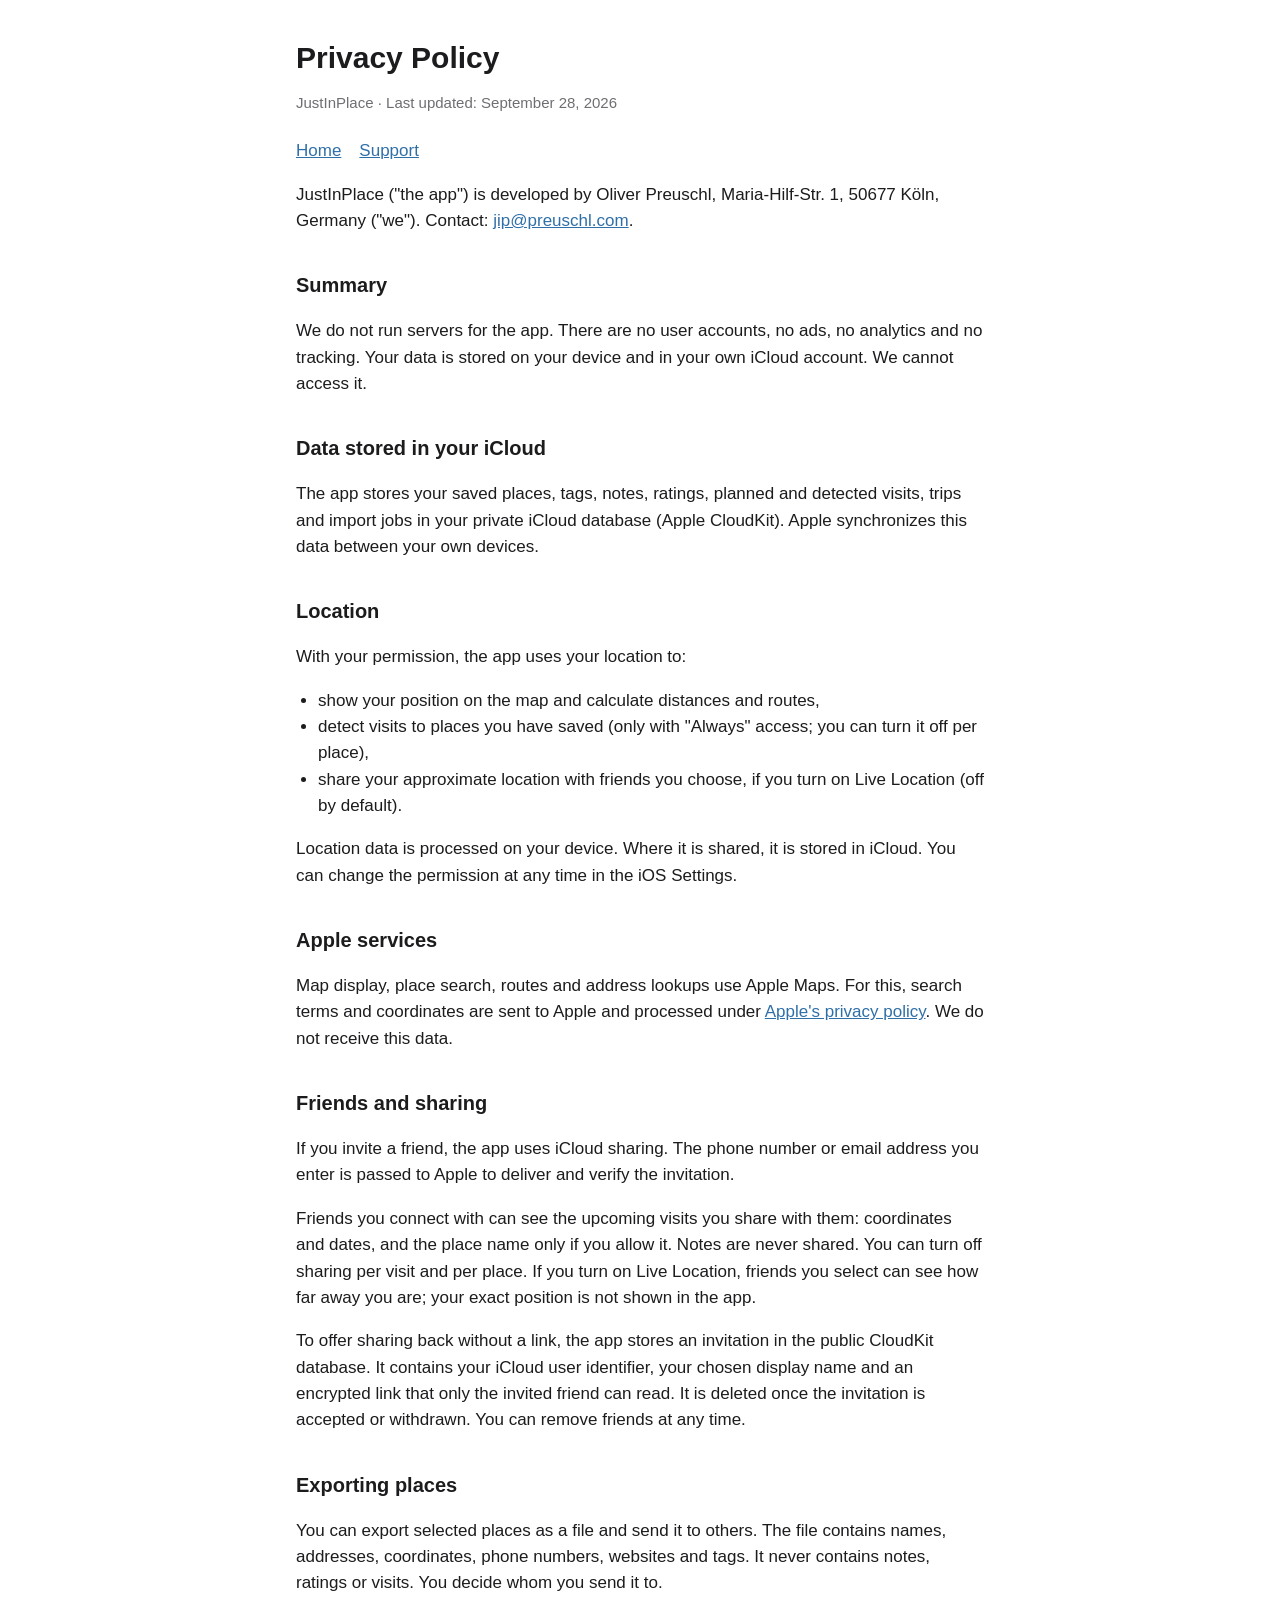
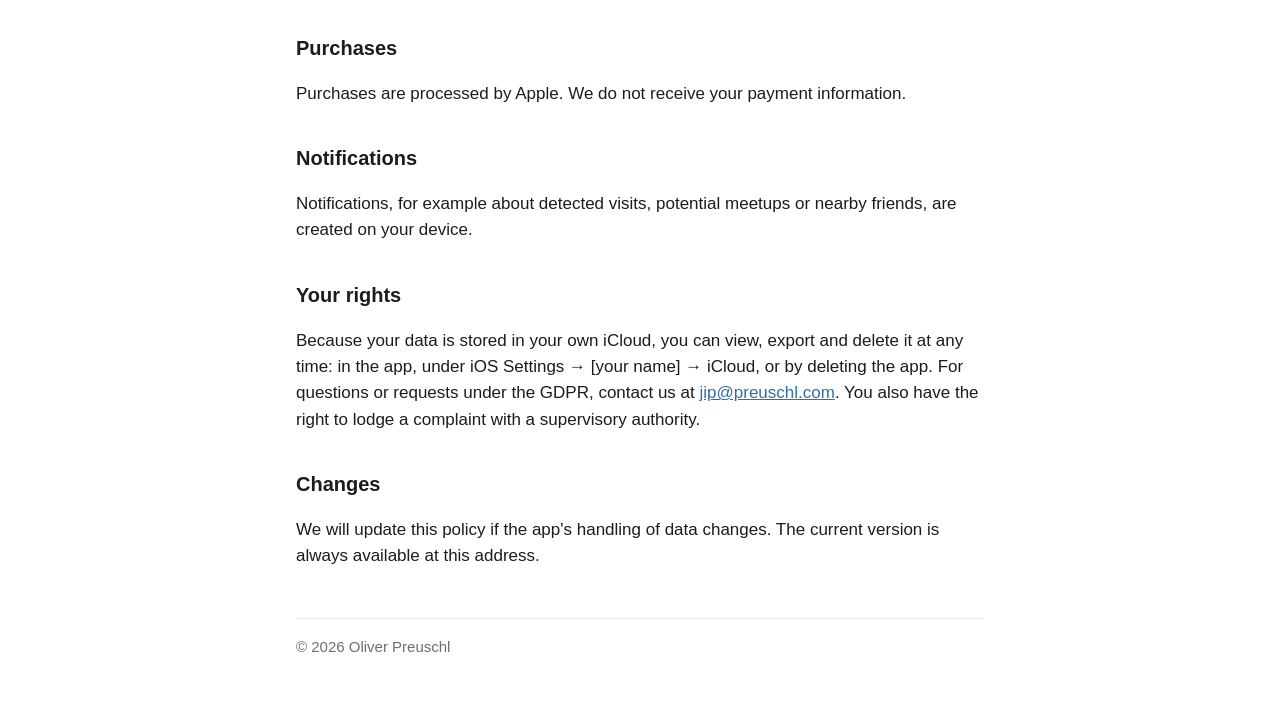
==== privacy.html @ be4e56a0 "Add privacy policy, support and home page for JustInPlace" ====
<!doctype html>
<html lang="en">
<head>
<meta charset="utf-8">
<meta name="viewport" content="width=device-width, initial-scale=1">
<title>JustInPlace Privacy Policy</title>
<meta name="description" content="How JustInPlace handles your data.">
<link rel="stylesheet" href="style.css">
</head>
<body>
<main>
<header><h1>Privacy Policy</h1></header>
<p class="muted">JustInPlace · Last updated: September 28, 2026</p>
<nav><a href="index.html">Home</a><a href="support.html">Support</a></nav>

<p>JustInPlace ("the app") is developed by Oliver Preuschl, Maria-Hilf-Str. 1, 50677 Köln, Germany ("we"). Contact: <a href="mailto:jip@preuschl.com">jip@preuschl.com</a>.</p>

<h2>Summary</h2>
<p>We do not run servers for the app. There are no user accounts, no ads, no analytics and no tracking. Your data is stored on your device and in your own iCloud account. We cannot access it.</p>

<h2>Data stored in your iCloud</h2>
<p>The app stores your saved places, tags, notes, ratings, planned and detected visits, trips and import jobs in your private iCloud database (Apple CloudKit). Apple synchronizes this data between your own devices.</p>

<h2>Location</h2>
<p>With your permission, the app uses your location to:</p>
<ul>
<li>show your position on the map and calculate distances and routes,</li>
<li>detect visits to places you have saved (only with "Always" access; you can turn it off per place),</li>
<li>share your approximate location with friends you choose, if you turn on Live Location (off by default).</li>
</ul>
<p>Location data is processed on your device. Where it is shared, it is stored in iCloud. You can change the permission at any time in the iOS Settings.</p>

<h2>Apple services</h2>
<p>Map display, place search, routes and address lookups use Apple Maps. For this, search terms and coordinates are sent to Apple and processed under <a href="https://www.apple.com/legal/privacy/">Apple's privacy policy</a>. We do not receive this data.</p>

<h2>Friends and sharing</h2>
<p>If you invite a friend, the app uses iCloud sharing. The phone number or email address you enter is passed to Apple to deliver and verify the invitation.</p>
<p>Friends you connect with can see the upcoming visits you share with them: coordinates and dates, and the place name only if you allow it. Notes are never shared. You can turn off sharing per visit and per place. If you turn on Live Location, friends you select can see how far away you are; your exact position is not shown in the app.</p>
<p>To offer sharing back without a link, the app stores an invitation in the public CloudKit database. It contains your iCloud user identifier, your chosen display name and an encrypted link that only the invited friend can read. It is deleted once the invitation is accepted or withdrawn. You can remove friends at any time.</p>

<h2>Exporting places</h2>
<p>You can export selected places as a file and send it to others. The file contains names, addresses, coordinates, phone numbers, websites and tags. It never contains notes, ratings or visits. You decide whom you send it to.</p>

<h2>Purchases</h2>
<p>Purchases are processed by Apple. We do not receive your payment information.</p>

<h2>Notifications</h2>
<p>Notifications, for example about detected visits, potential meetups or nearby friends, are created on your device.</p>

<h2>Your rights</h2>
<p>Because your data is stored in your own iCloud, you can view, export and delete it at any time: in the app, under iOS Settings → [your name] → iCloud, or by deleting the app. For questions or requests under the GDPR, contact us at <a href="mailto:jip@preuschl.com">jip@preuschl.com</a>. You also have the right to lodge a complaint with a supervisory authority.</p>

<h2>Changes</h2>
<p>We will update this policy if the app's handling of data changes. The current version is always available at this address.</p>

<footer class="muted">© 2026 Oliver Preuschl</footer>
</main>
</body>
</html>
---- style.css ----
:root {
  --bg: #ffffff;
  --text: #1c1c1e;
  --muted: #6e6e73;
  --accent: #2f6fa8;
  --line: #e5e5ea;
}
@media (prefers-color-scheme: dark) {
  :root {
    --bg: #000000;
    --text: #f2f2f7;
    --muted: #98989f;
    --accent: #6aa9e0;
    --line: #2c2c2e;
  }
}
* { box-sizing: border-box; }
body {
  margin: 0;
  background: var(--bg);
  color: var(--text);
  font: 17px/1.55 -apple-system, BlinkMacSystemFont, "Segoe UI", Roboto, Helvetica, Arial, sans-serif;
}
main { max-width: 720px; margin: 0 auto; padding: 40px 16px 64px; }
header { display: flex; align-items: center; gap: 14px; margin-bottom: 8px; }
header img { width: 56px; height: 56px; border-radius: 13px; }
h1 { font-size: 30px; line-height: 1.2; margin: 0; }
h2 { font-size: 20px; margin: 36px 0 8px; }
p, li { color: var(--text); }
.muted { color: var(--muted); font-size: 15px; }
a { color: var(--accent); }
ul { padding-left: 22px; }
nav { margin: 24px 0 8px; display: flex; gap: 18px; flex-wrap: wrap; }
footer { margin-top: 48px; padding-top: 16px; border-top: 1px solid var(--line); }
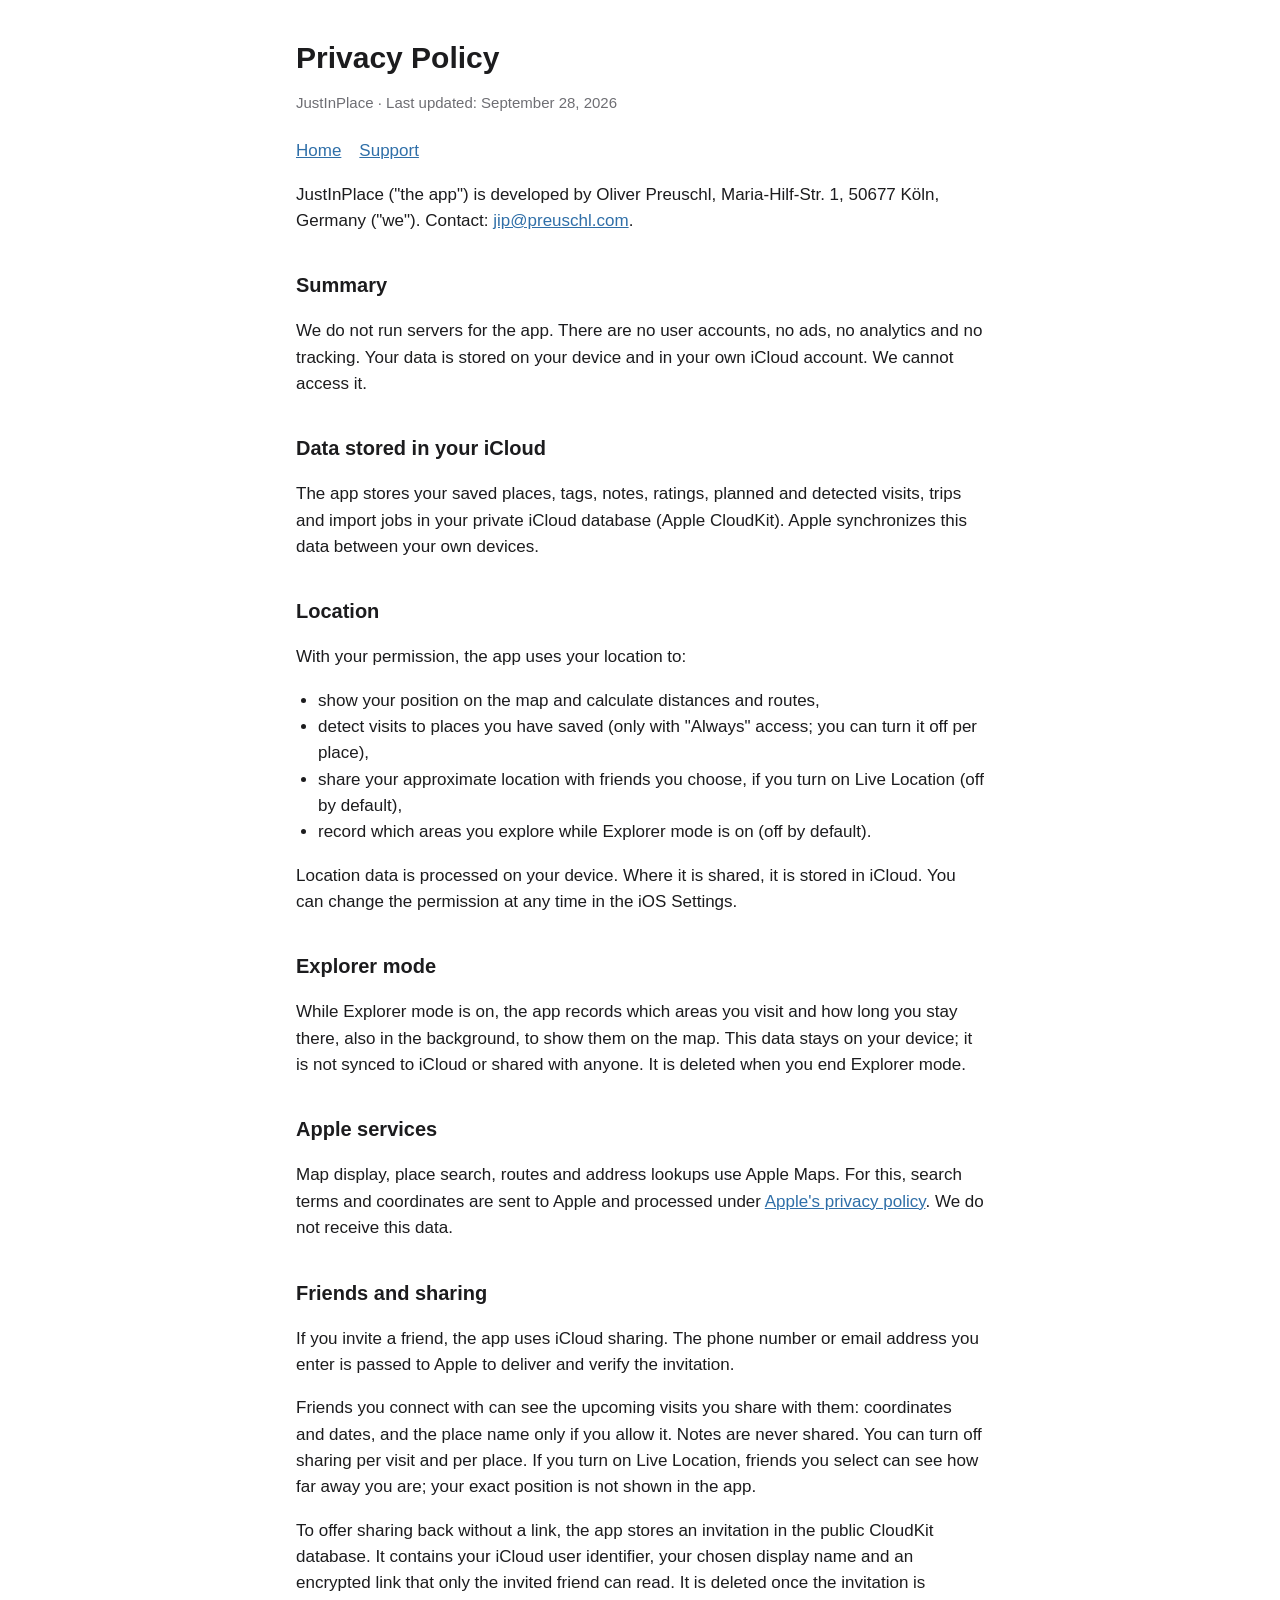
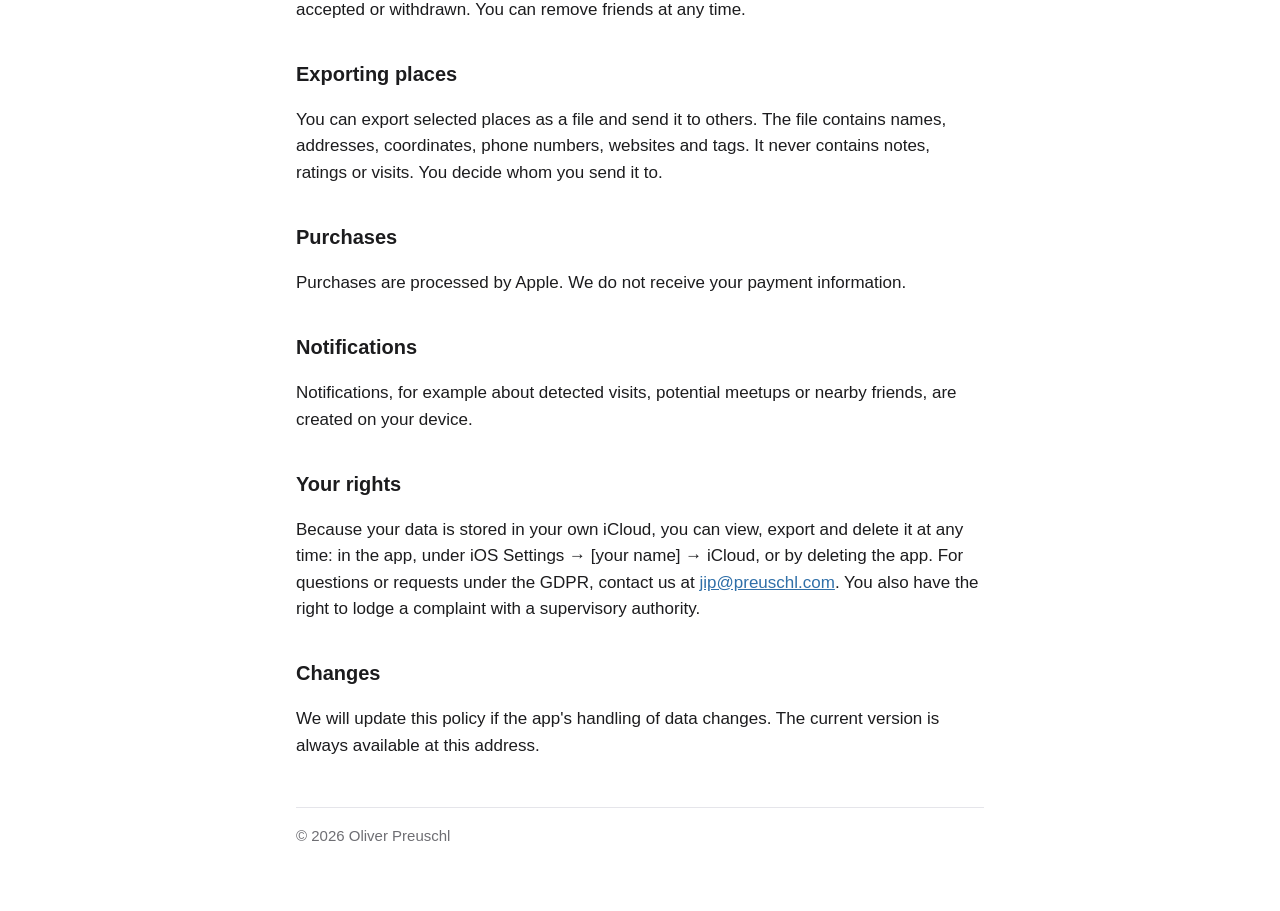
==== commit 395c7f1a: "Privacy policy: add Explorer mode Co-Authored-By: Claude Opus 5.5 <noreply@anthropic.com>" ====
--- a/privacy.html
+++ b/privacy.html
@@ -26,9 +26,13 @@
 <ul>
 <li>show your position on the map and calculate distances and routes,</li>
 <li>detect visits to places you have saved (only with "Always" access; you can turn it off per place),</li>
-<li>share your approximate location with friends you choose, if you turn on Live Location (off by default).</li>
+<li>share your approximate location with friends you choose, if you turn on Live Location (off by default),</li>
+<li>record which areas you explore while Explorer mode is on (off by default).</li>
 </ul>
 <p>Location data is processed on your device. Where it is shared, it is stored in iCloud. You can change the permission at any time in the iOS Settings.</p>
+
+<h2>Explorer mode</h2>
+<p>While Explorer mode is on, the app records which areas you visit and how long you stay there, also in the background, to show them on the map. This data stays on your device; it is not synced to iCloud or shared with anyone. It is deleted when you end Explorer mode.</p>
 
 <h2>Apple services</h2>
 <p>Map display, place search, routes and address lookups use Apple Maps. For this, search terms and coordinates are sent to Apple and processed under <a href="https://www.apple.com/legal/privacy/">Apple's privacy policy</a>. We do not receive this data.</p>
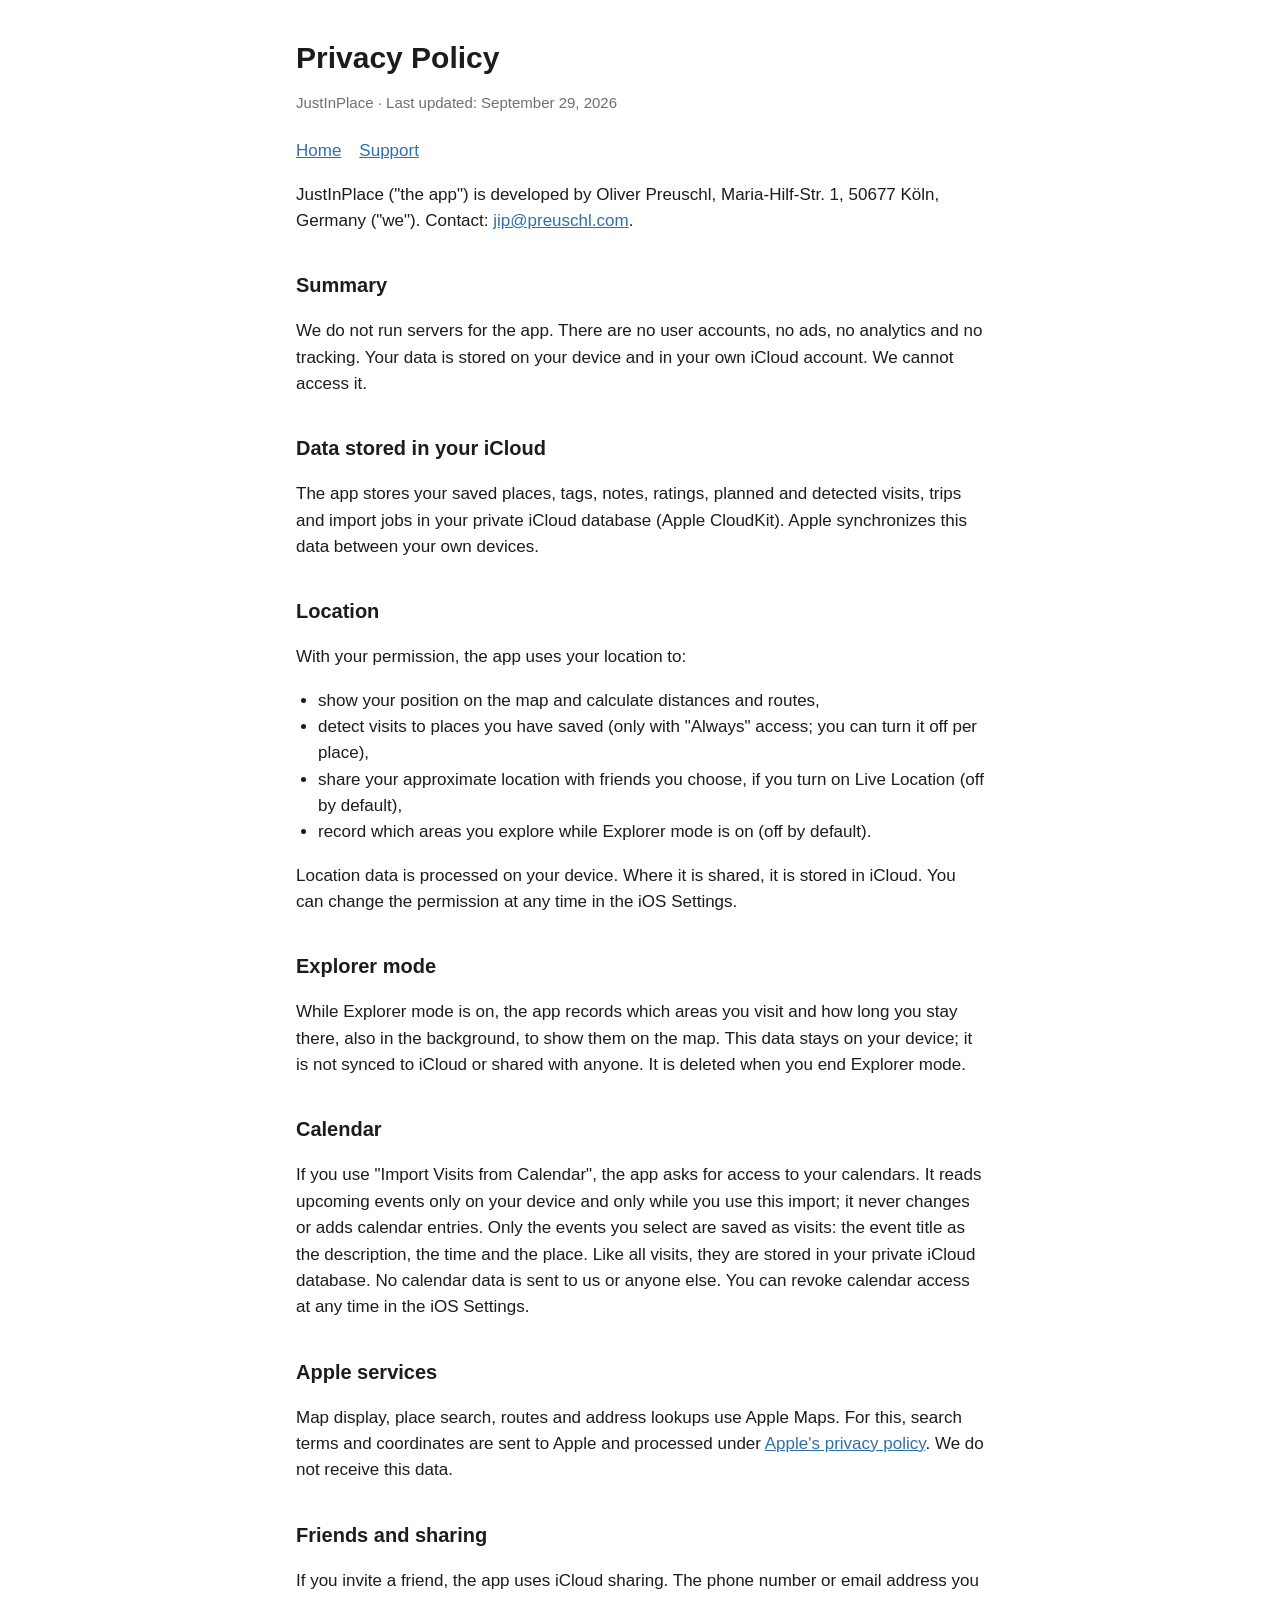
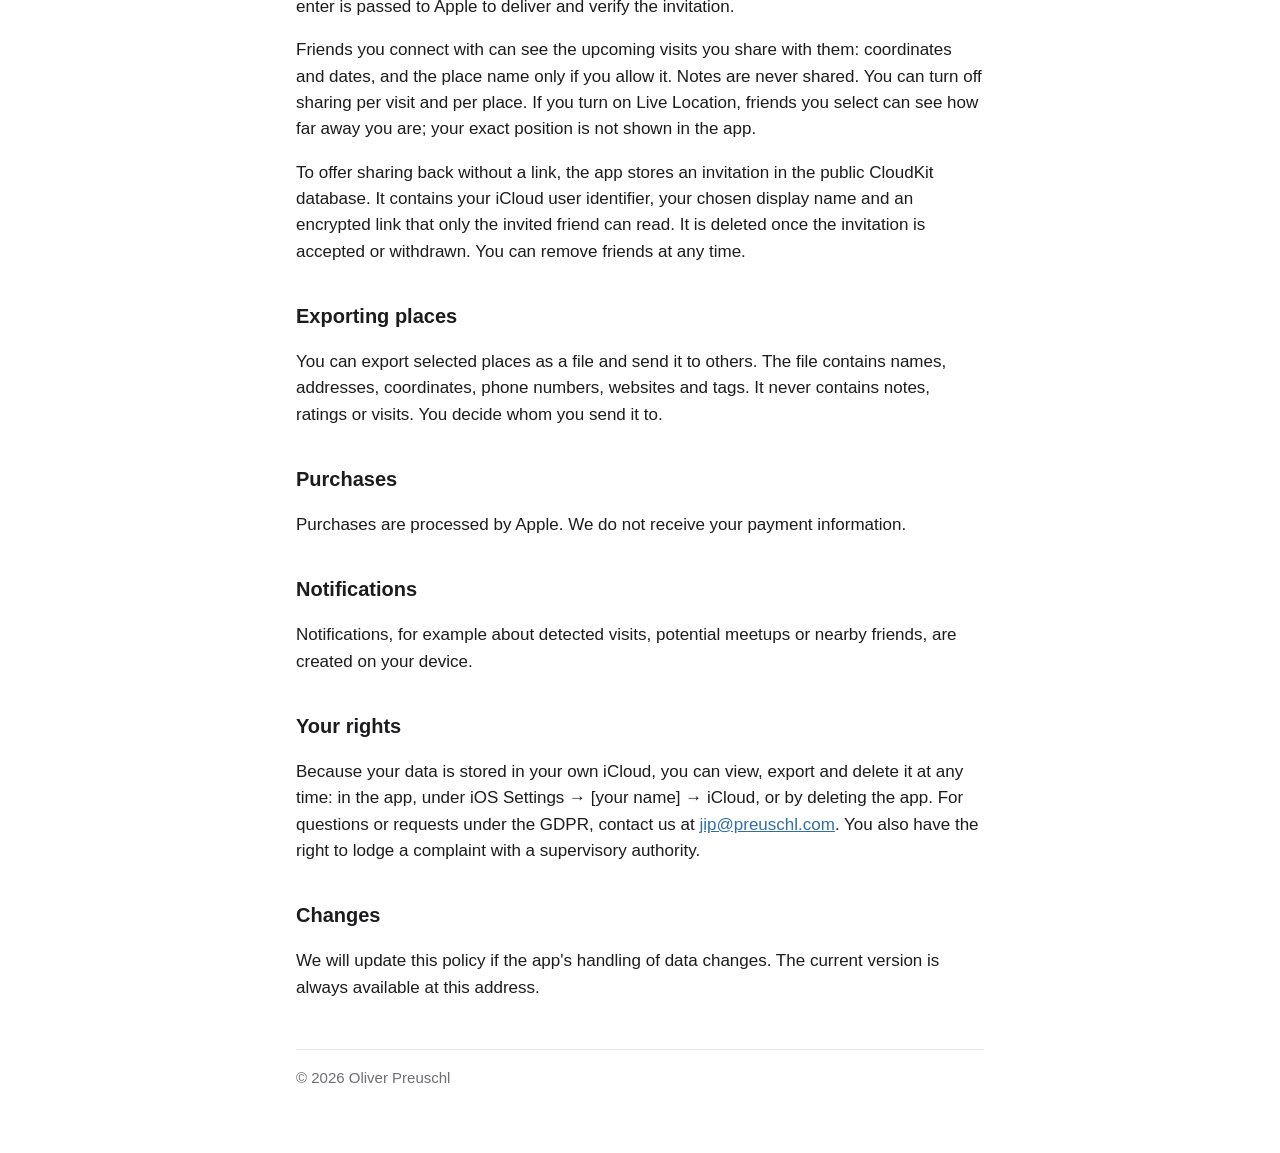
==== commit 0f76f062: "Privacy policy: add calendar import Co-Authored-By: Claude Opus 5.5 <noreply@anthropic.com>" ====
--- a/privacy.html
+++ b/privacy.html
@@ -10,7 +10,7 @@
 <body>
 <main>
 <header><h1>Privacy Policy</h1></header>
-<p class="muted">JustInPlace · Last updated: September 28, 2026</p>
+<p class="muted">JustInPlace · Last updated: September 29, 2026</p>
 <nav><a href="index.html">Home</a><a href="support.html">Support</a></nav>
 
 <p>JustInPlace ("the app") is developed by Oliver Preuschl, Maria-Hilf-Str. 1, 50677 Köln, Germany ("we"). Contact: <a href="mailto:jip@preuschl.com">jip@preuschl.com</a>.</p>
@@ -33,6 +33,9 @@
 
 <h2>Explorer mode</h2>
 <p>While Explorer mode is on, the app records which areas you visit and how long you stay there, also in the background, to show them on the map. This data stays on your device; it is not synced to iCloud or shared with anyone. It is deleted when you end Explorer mode.</p>
+
+<h2>Calendar</h2>
+<p>If you use "Import Visits from Calendar", the app asks for access to your calendars. It reads upcoming events only on your device and only while you use this import; it never changes or adds calendar entries. Only the events you select are saved as visits: the event title as the description, the time and the place. Like all visits, they are stored in your private iCloud database. No calendar data is sent to us or anyone else. You can revoke calendar access at any time in the iOS Settings.</p>
 
 <h2>Apple services</h2>
 <p>Map display, place search, routes and address lookups use Apple Maps. For this, search terms and coordinates are sent to Apple and processed under <a href="https://www.apple.com/legal/privacy/">Apple's privacy policy</a>. We do not receive this data.</p>
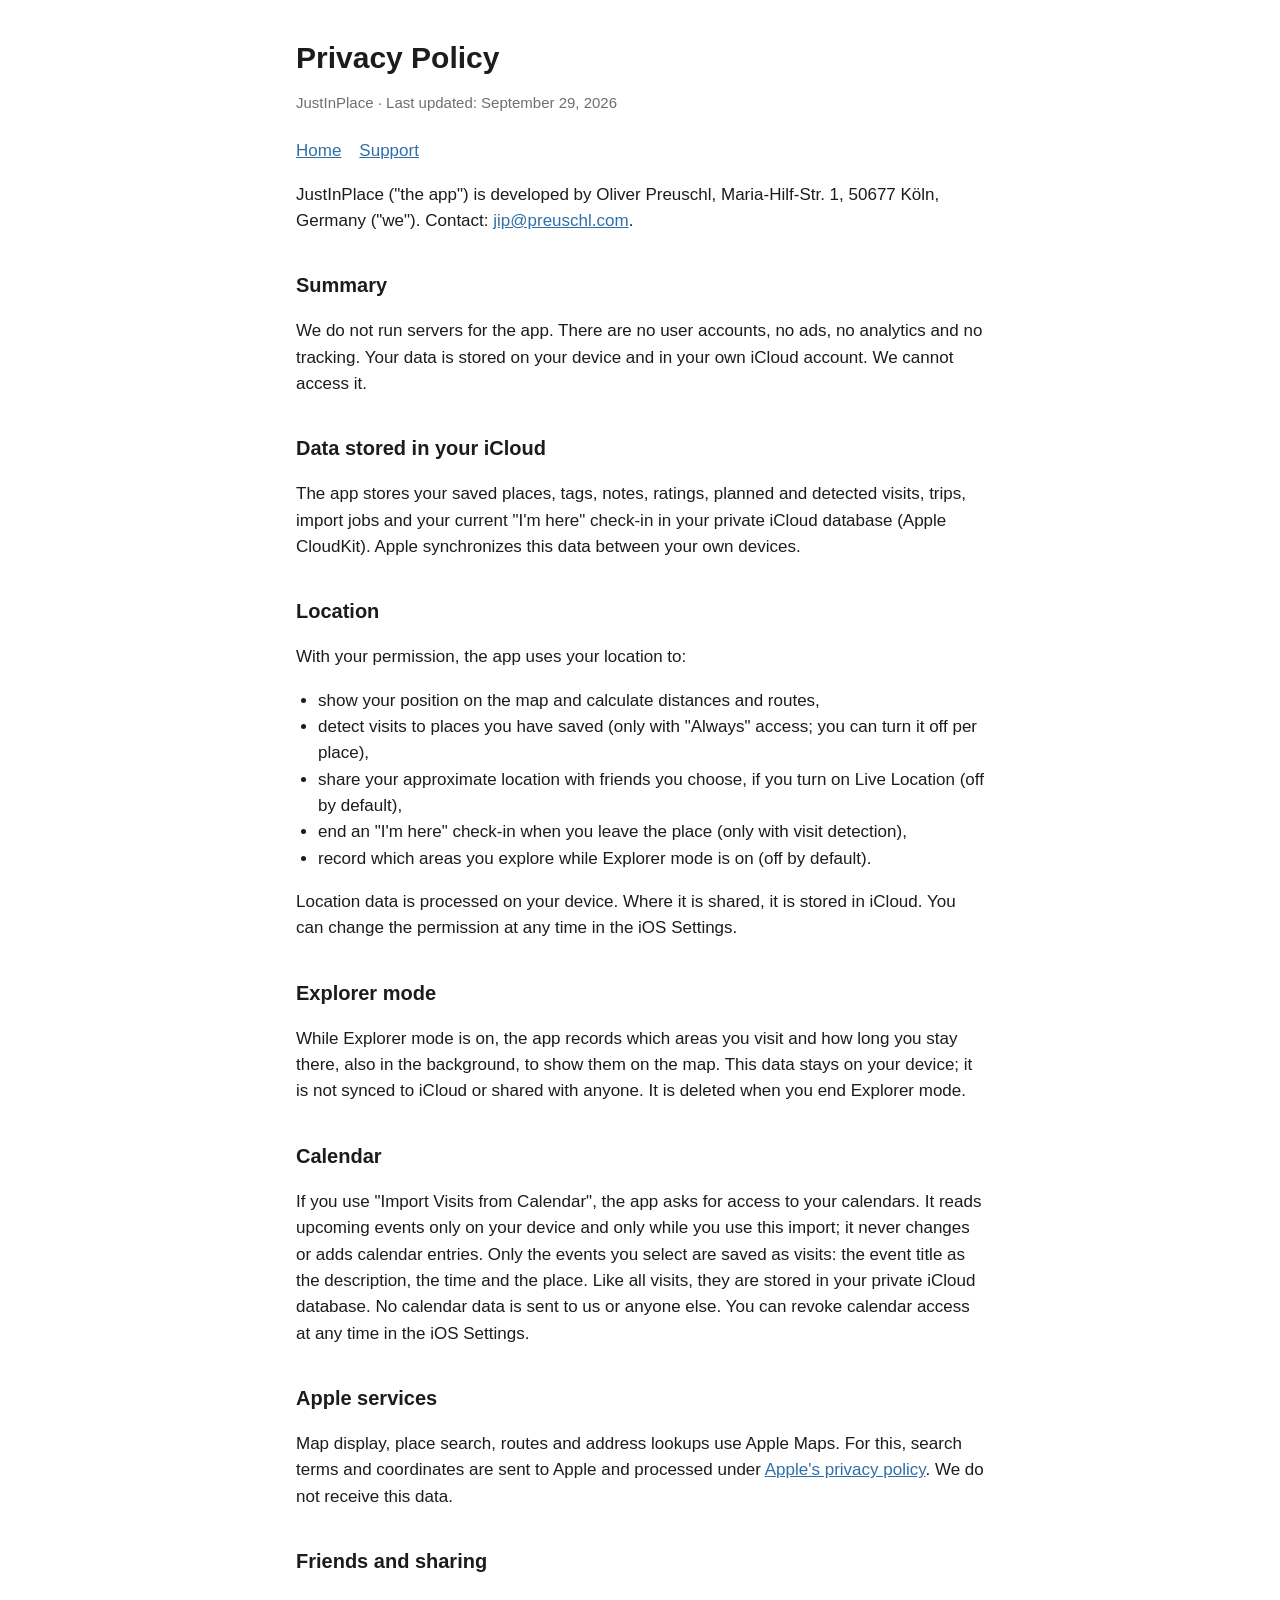
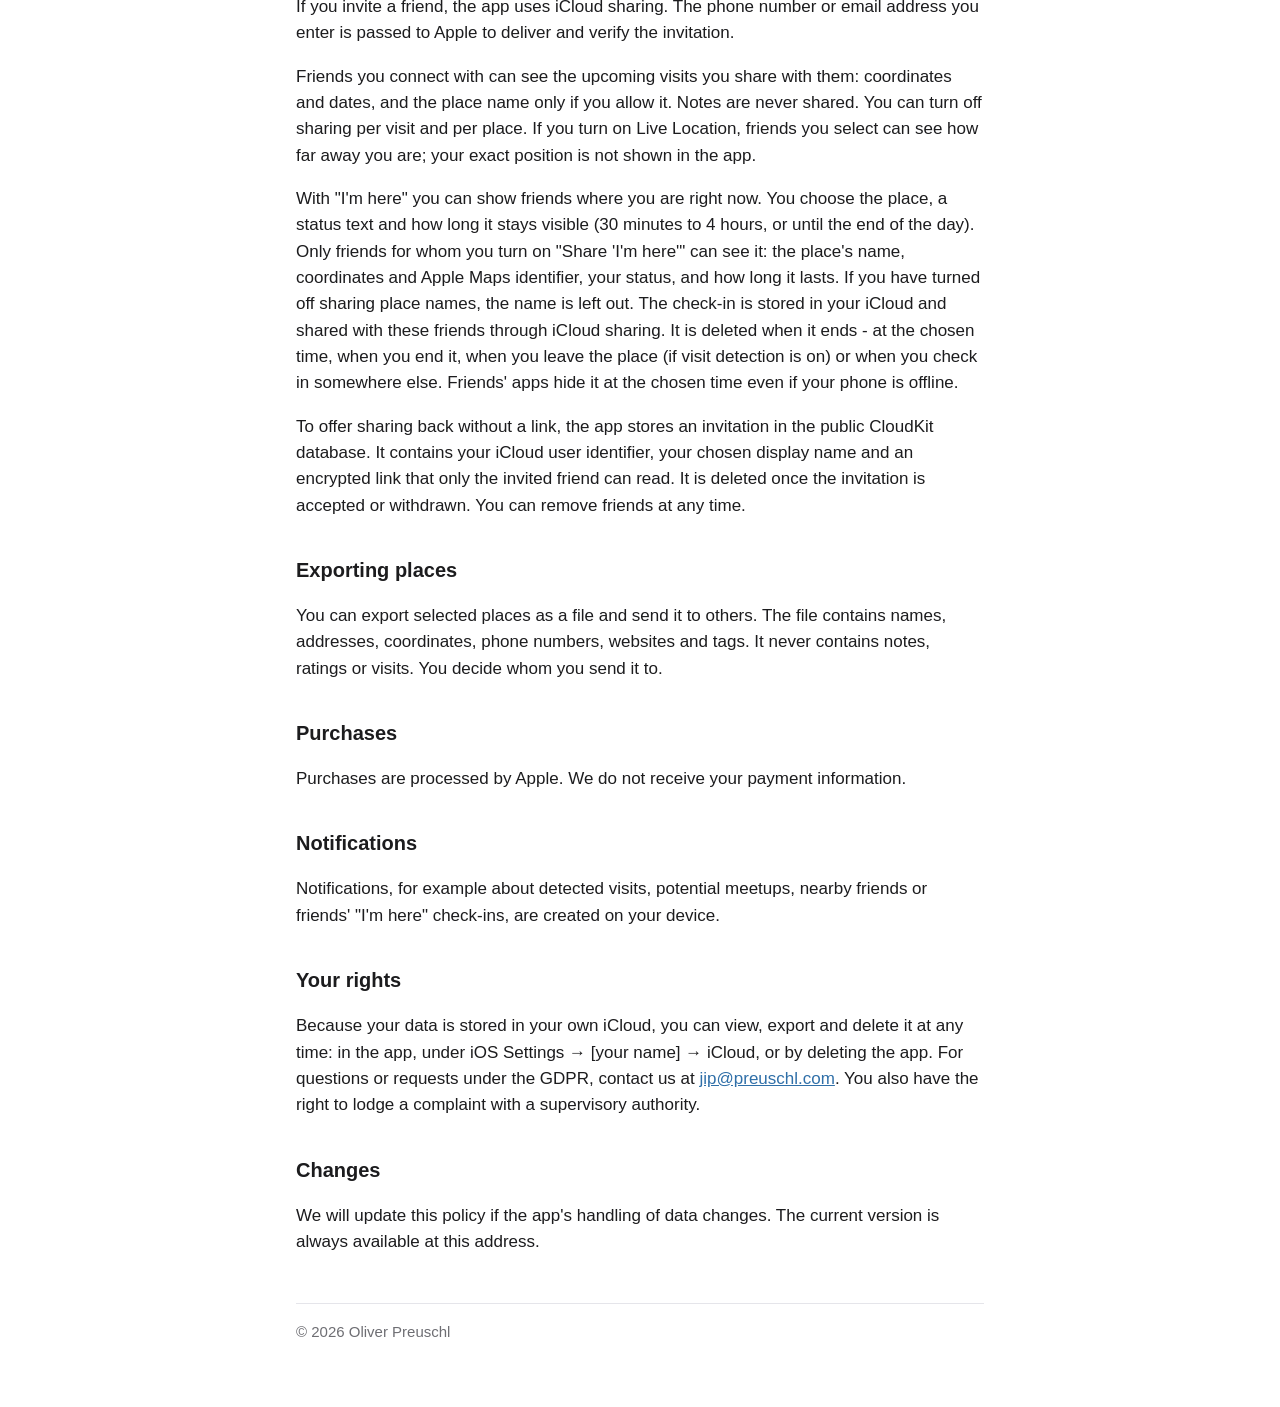
==== commit f10077f5: "Privacy policy and support: add "I'm here", update app paths Settings moved under the Me tab; the su" ====
--- a/privacy.html
+++ b/privacy.html
@@ -19,7 +19,7 @@
 <p>We do not run servers for the app. There are no user accounts, no ads, no analytics and no tracking. Your data is stored on your device and in your own iCloud account. We cannot access it.</p>
 
 <h2>Data stored in your iCloud</h2>
-<p>The app stores your saved places, tags, notes, ratings, planned and detected visits, trips and import jobs in your private iCloud database (Apple CloudKit). Apple synchronizes this data between your own devices.</p>
+<p>The app stores your saved places, tags, notes, ratings, planned and detected visits, trips, import jobs and your current "I'm here" check-in in your private iCloud database (Apple CloudKit). Apple synchronizes this data between your own devices.</p>
 
 <h2>Location</h2>
 <p>With your permission, the app uses your location to:</p>
@@ -27,6 +27,7 @@
 <li>show your position on the map and calculate distances and routes,</li>
 <li>detect visits to places you have saved (only with "Always" access; you can turn it off per place),</li>
 <li>share your approximate location with friends you choose, if you turn on Live Location (off by default),</li>
+<li>end an "I'm here" check-in when you leave the place (only with visit detection),</li>
 <li>record which areas you explore while Explorer mode is on (off by default).</li>
 </ul>
 <p>Location data is processed on your device. Where it is shared, it is stored in iCloud. You can change the permission at any time in the iOS Settings.</p>
@@ -43,6 +44,7 @@
 <h2>Friends and sharing</h2>
 <p>If you invite a friend, the app uses iCloud sharing. The phone number or email address you enter is passed to Apple to deliver and verify the invitation.</p>
 <p>Friends you connect with can see the upcoming visits you share with them: coordinates and dates, and the place name only if you allow it. Notes are never shared. You can turn off sharing per visit and per place. If you turn on Live Location, friends you select can see how far away you are; your exact position is not shown in the app.</p>
+<p>With "I'm here" you can show friends where you are right now. You choose the place, a status text and how long it stays visible (30 minutes to 4 hours, or until the end of the day). Only friends for whom you turn on "Share 'I'm here'" can see it: the place's name, coordinates and Apple Maps identifier, your status, and how long it lasts. If you have turned off sharing place names, the name is left out. The check-in is stored in your iCloud and shared with these friends through iCloud sharing. It is deleted when it ends - at the chosen time, when you end it, when you leave the place (if visit detection is on) or when you check in somewhere else. Friends' apps hide it at the chosen time even if your phone is offline.</p>
 <p>To offer sharing back without a link, the app stores an invitation in the public CloudKit database. It contains your iCloud user identifier, your chosen display name and an encrypted link that only the invited friend can read. It is deleted once the invitation is accepted or withdrawn. You can remove friends at any time.</p>
 
 <h2>Exporting places</h2>
@@ -52,7 +54,7 @@
 <p>Purchases are processed by Apple. We do not receive your payment information.</p>
 
 <h2>Notifications</h2>
-<p>Notifications, for example about detected visits, potential meetups or nearby friends, are created on your device.</p>
+<p>Notifications, for example about detected visits, potential meetups, nearby friends or friends' "I'm here" check-ins, are created on your device.</p>
 
 <h2>Your rights</h2>
 <p>Because your data is stored in your own iCloud, you can view, export and delete it at any time: in the app, under iOS Settings → [your name] → iCloud, or by deleting the app. For questions or requests under the GDPR, contact us at <a href="mailto:jip@preuschl.com">jip@preuschl.com</a>. You also have the right to lodge a complaint with a supervisory authority.</p>
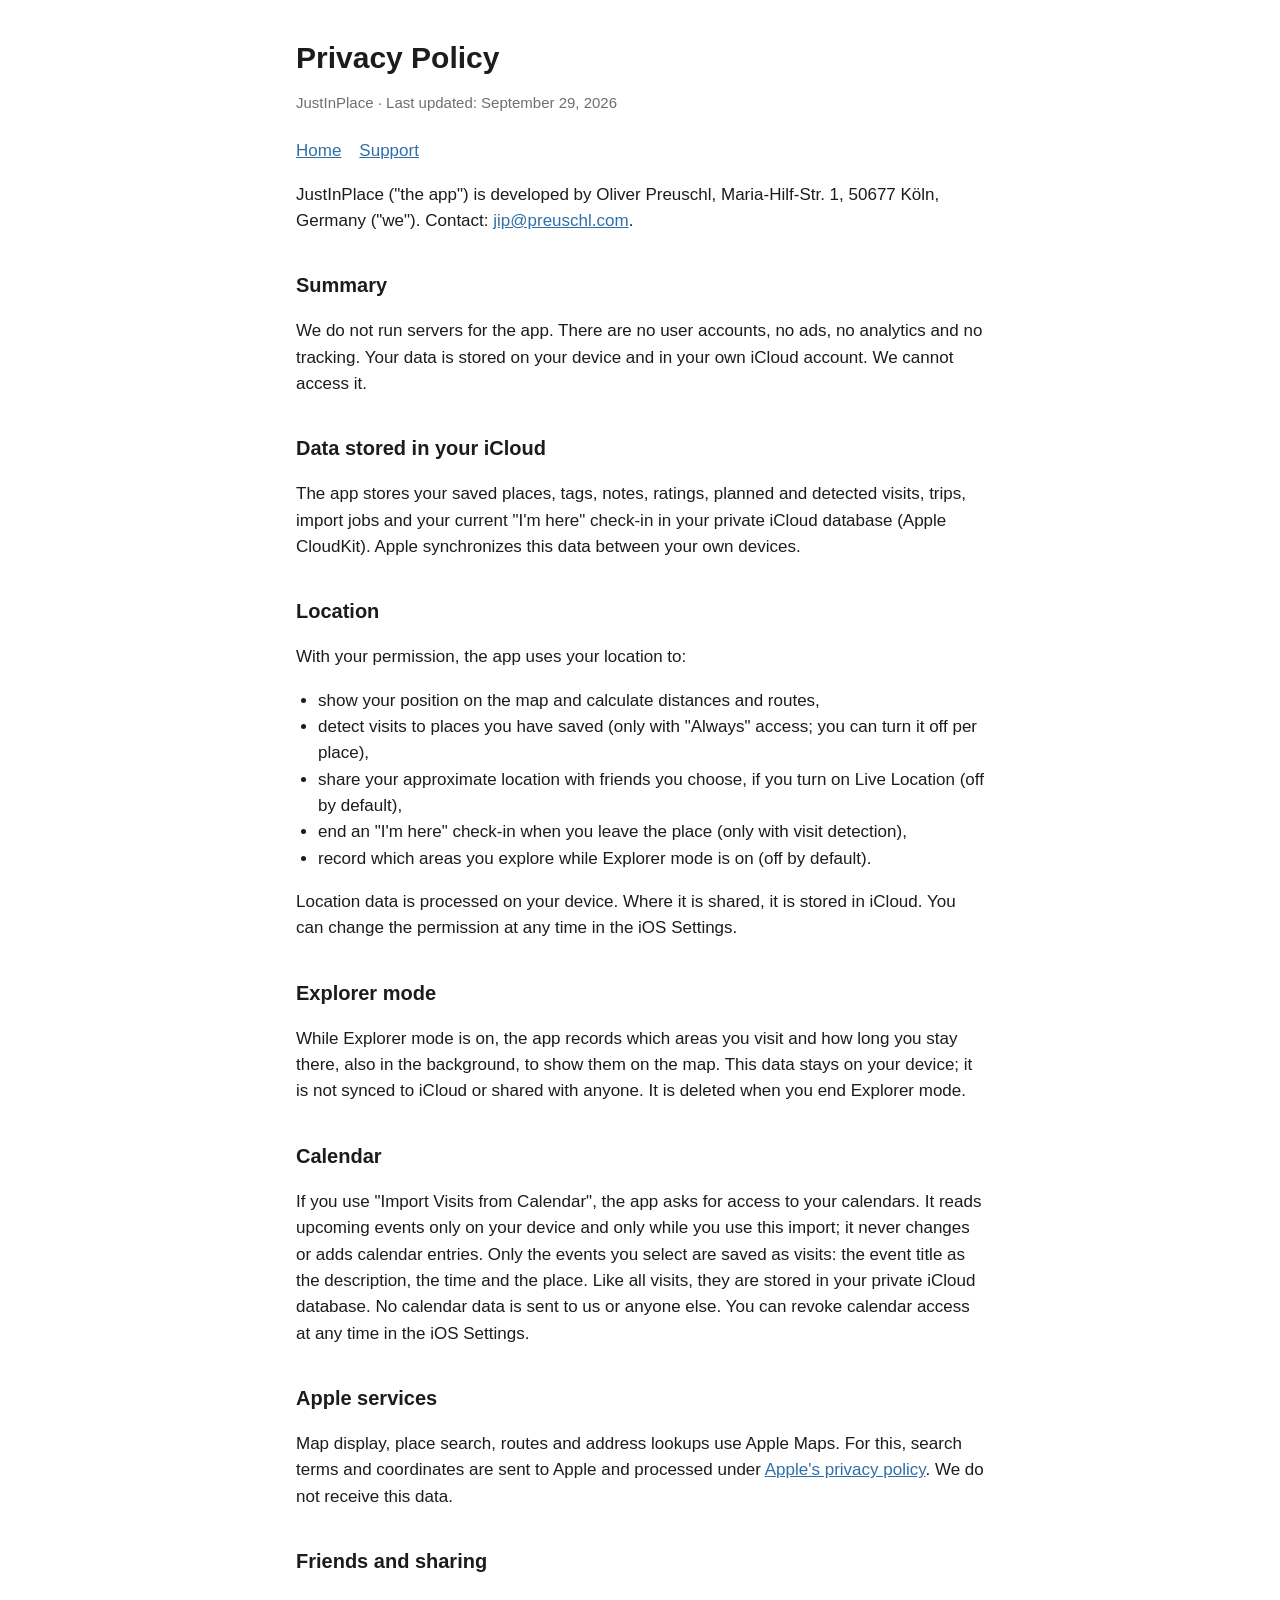
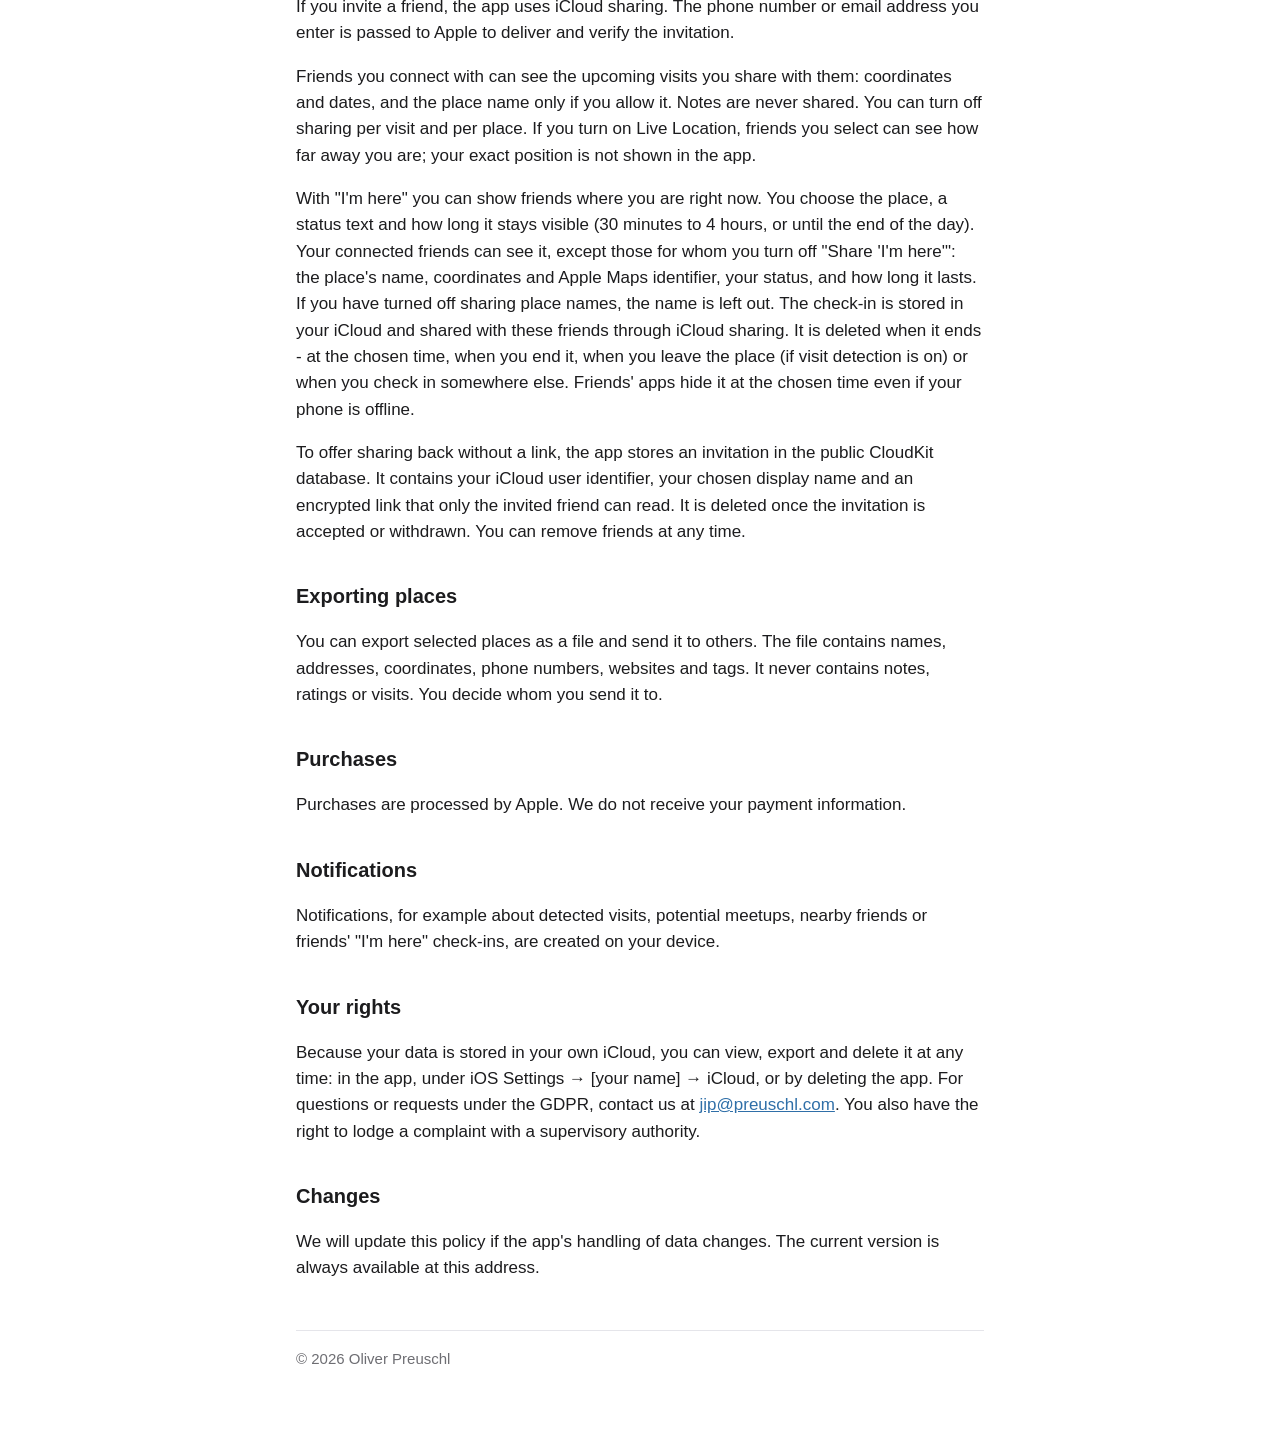
==== commit 4326871f: ""I'm here" is shared with every friend by default Co-Authored-By: Claude Opus 5.5 <noreply@anthropic" ====
--- a/privacy.html
+++ b/privacy.html
@@ -44,7 +44,7 @@
 <h2>Friends and sharing</h2>
 <p>If you invite a friend, the app uses iCloud sharing. The phone number or email address you enter is passed to Apple to deliver and verify the invitation.</p>
 <p>Friends you connect with can see the upcoming visits you share with them: coordinates and dates, and the place name only if you allow it. Notes are never shared. You can turn off sharing per visit and per place. If you turn on Live Location, friends you select can see how far away you are; your exact position is not shown in the app.</p>
-<p>With "I'm here" you can show friends where you are right now. You choose the place, a status text and how long it stays visible (30 minutes to 4 hours, or until the end of the day). Only friends for whom you turn on "Share 'I'm here'" can see it: the place's name, coordinates and Apple Maps identifier, your status, and how long it lasts. If you have turned off sharing place names, the name is left out. The check-in is stored in your iCloud and shared with these friends through iCloud sharing. It is deleted when it ends - at the chosen time, when you end it, when you leave the place (if visit detection is on) or when you check in somewhere else. Friends' apps hide it at the chosen time even if your phone is offline.</p>
+<p>With "I'm here" you can show friends where you are right now. You choose the place, a status text and how long it stays visible (30 minutes to 4 hours, or until the end of the day). Your connected friends can see it, except those for whom you turn off "Share 'I'm here'": the place's name, coordinates and Apple Maps identifier, your status, and how long it lasts. If you have turned off sharing place names, the name is left out. The check-in is stored in your iCloud and shared with these friends through iCloud sharing. It is deleted when it ends - at the chosen time, when you end it, when you leave the place (if visit detection is on) or when you check in somewhere else. Friends' apps hide it at the chosen time even if your phone is offline.</p>
 <p>To offer sharing back without a link, the app stores an invitation in the public CloudKit database. It contains your iCloud user identifier, your chosen display name and an encrypted link that only the invited friend can read. It is deleted once the invitation is accepted or withdrawn. You can remove friends at any time.</p>
 
 <h2>Exporting places</h2>
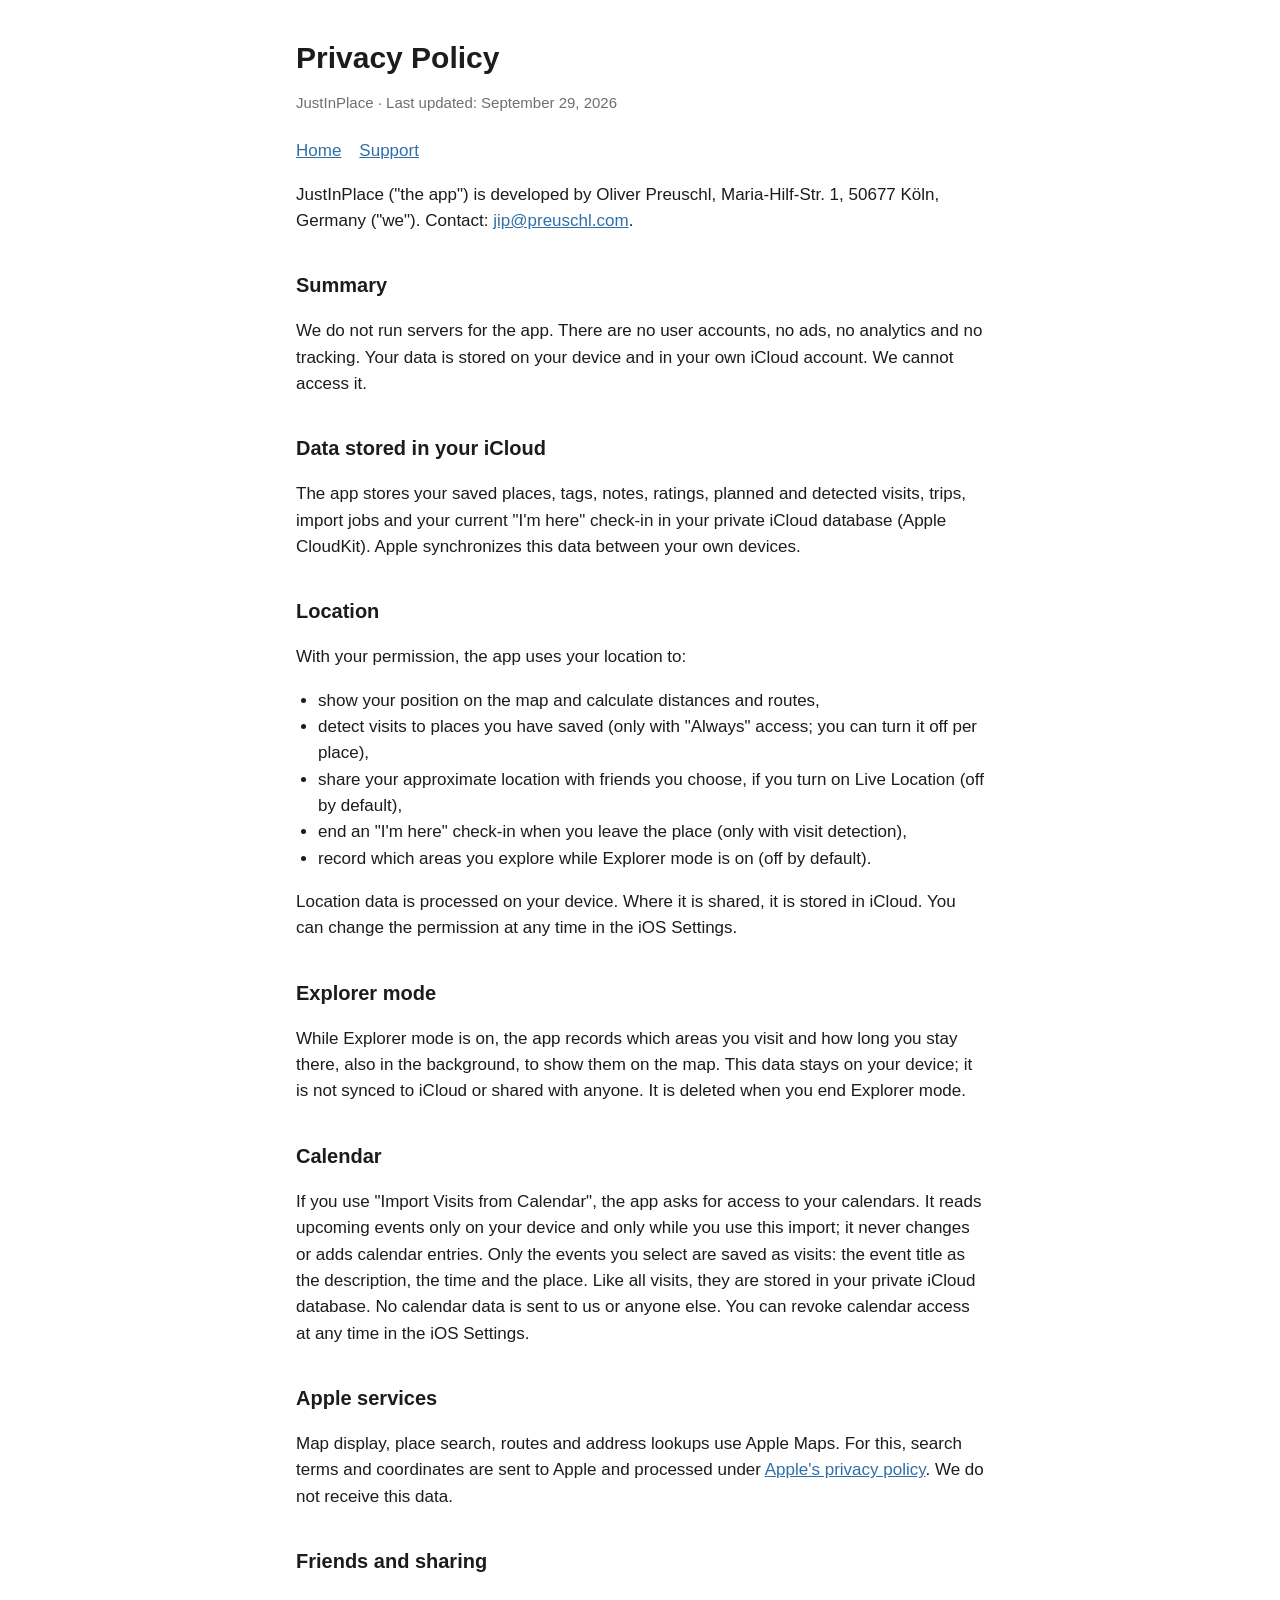
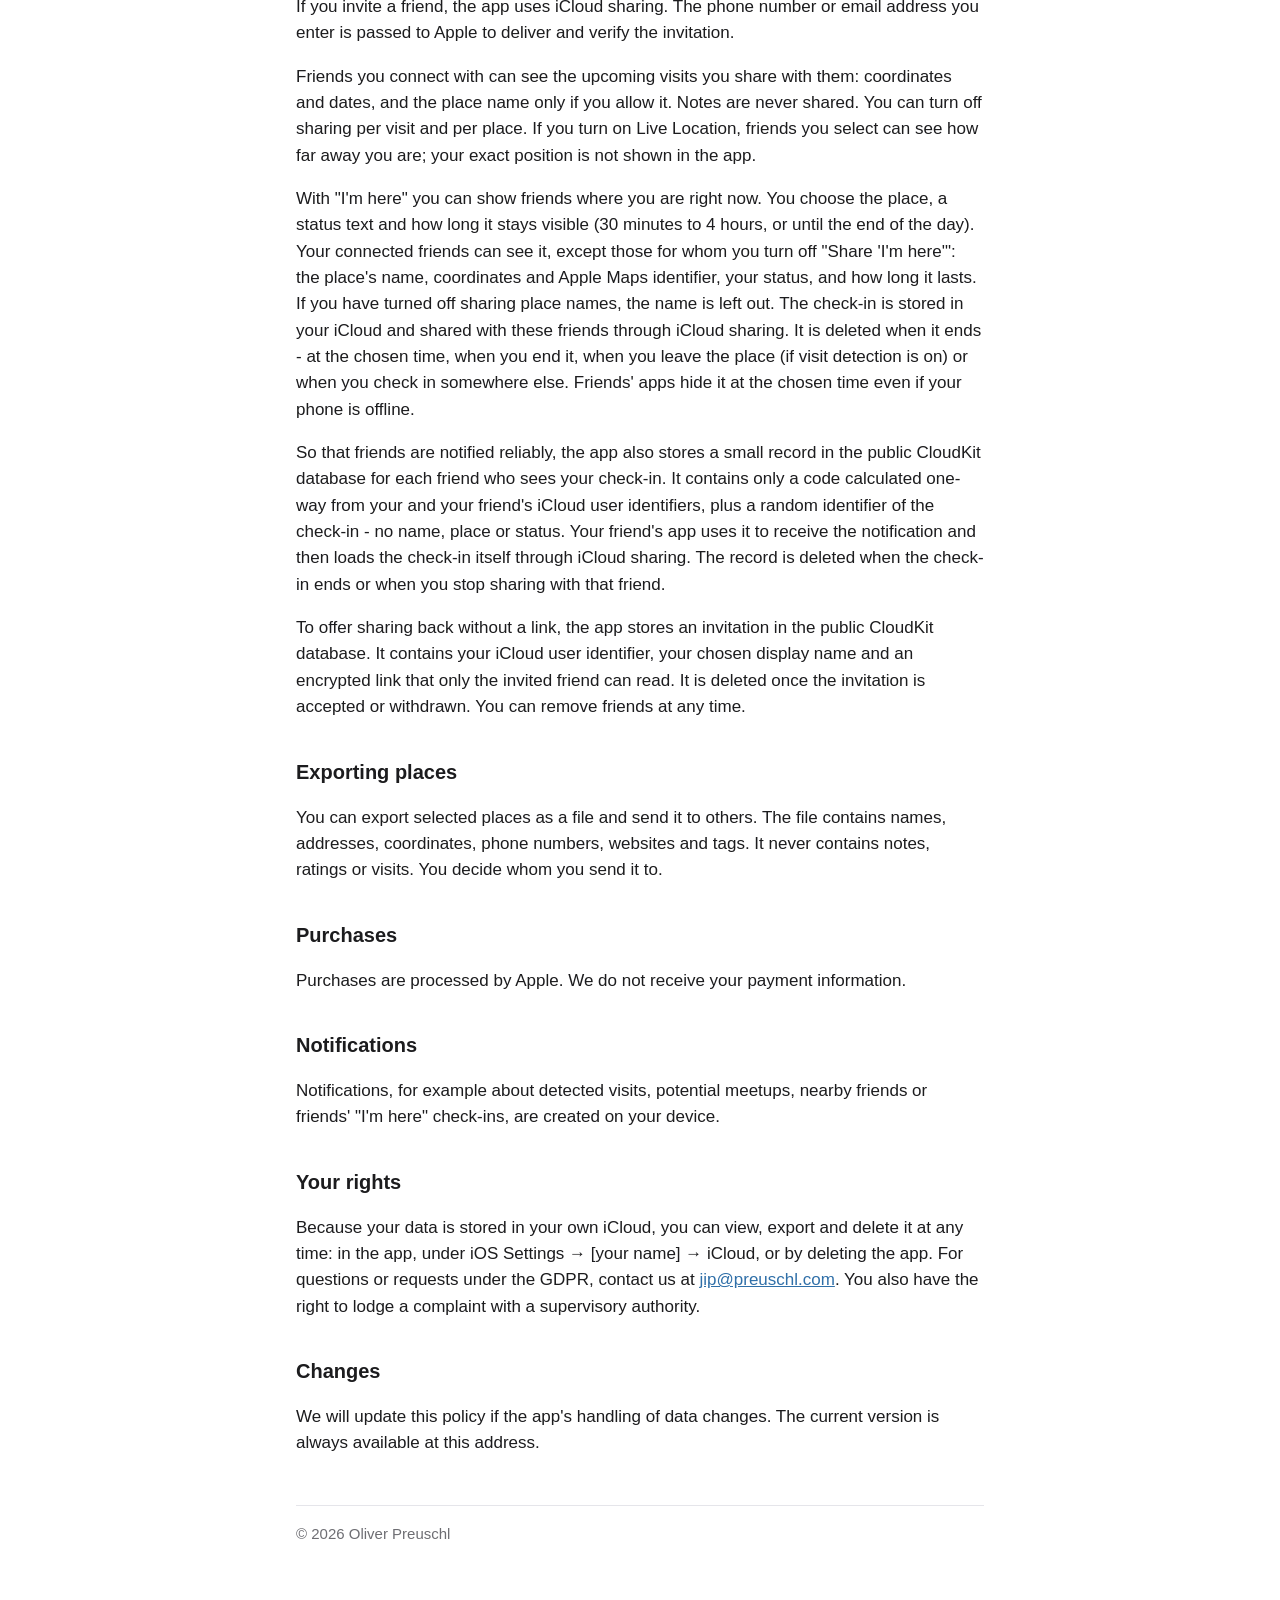
==== commit 20def886: "Privacy policy: record for reliable "I'm here" notifications Co-Authored-By: Claude Opus 5.5 <norepl" ====
--- a/privacy.html
+++ b/privacy.html
@@ -45,6 +45,7 @@
 <p>If you invite a friend, the app uses iCloud sharing. The phone number or email address you enter is passed to Apple to deliver and verify the invitation.</p>
 <p>Friends you connect with can see the upcoming visits you share with them: coordinates and dates, and the place name only if you allow it. Notes are never shared. You can turn off sharing per visit and per place. If you turn on Live Location, friends you select can see how far away you are; your exact position is not shown in the app.</p>
 <p>With "I'm here" you can show friends where you are right now. You choose the place, a status text and how long it stays visible (30 minutes to 4 hours, or until the end of the day). Your connected friends can see it, except those for whom you turn off "Share 'I'm here'": the place's name, coordinates and Apple Maps identifier, your status, and how long it lasts. If you have turned off sharing place names, the name is left out. The check-in is stored in your iCloud and shared with these friends through iCloud sharing. It is deleted when it ends - at the chosen time, when you end it, when you leave the place (if visit detection is on) or when you check in somewhere else. Friends' apps hide it at the chosen time even if your phone is offline.</p>
+<p>So that friends are notified reliably, the app also stores a small record in the public CloudKit database for each friend who sees your check-in. It contains only a code calculated one-way from your and your friend's iCloud user identifiers, plus a random identifier of the check-in - no name, place or status. Your friend's app uses it to receive the notification and then loads the check-in itself through iCloud sharing. The record is deleted when the check-in ends or when you stop sharing with that friend.</p>
 <p>To offer sharing back without a link, the app stores an invitation in the public CloudKit database. It contains your iCloud user identifier, your chosen display name and an encrypted link that only the invited friend can read. It is deleted once the invitation is accepted or withdrawn. You can remove friends at any time.</p>
 
 <h2>Exporting places</h2>
